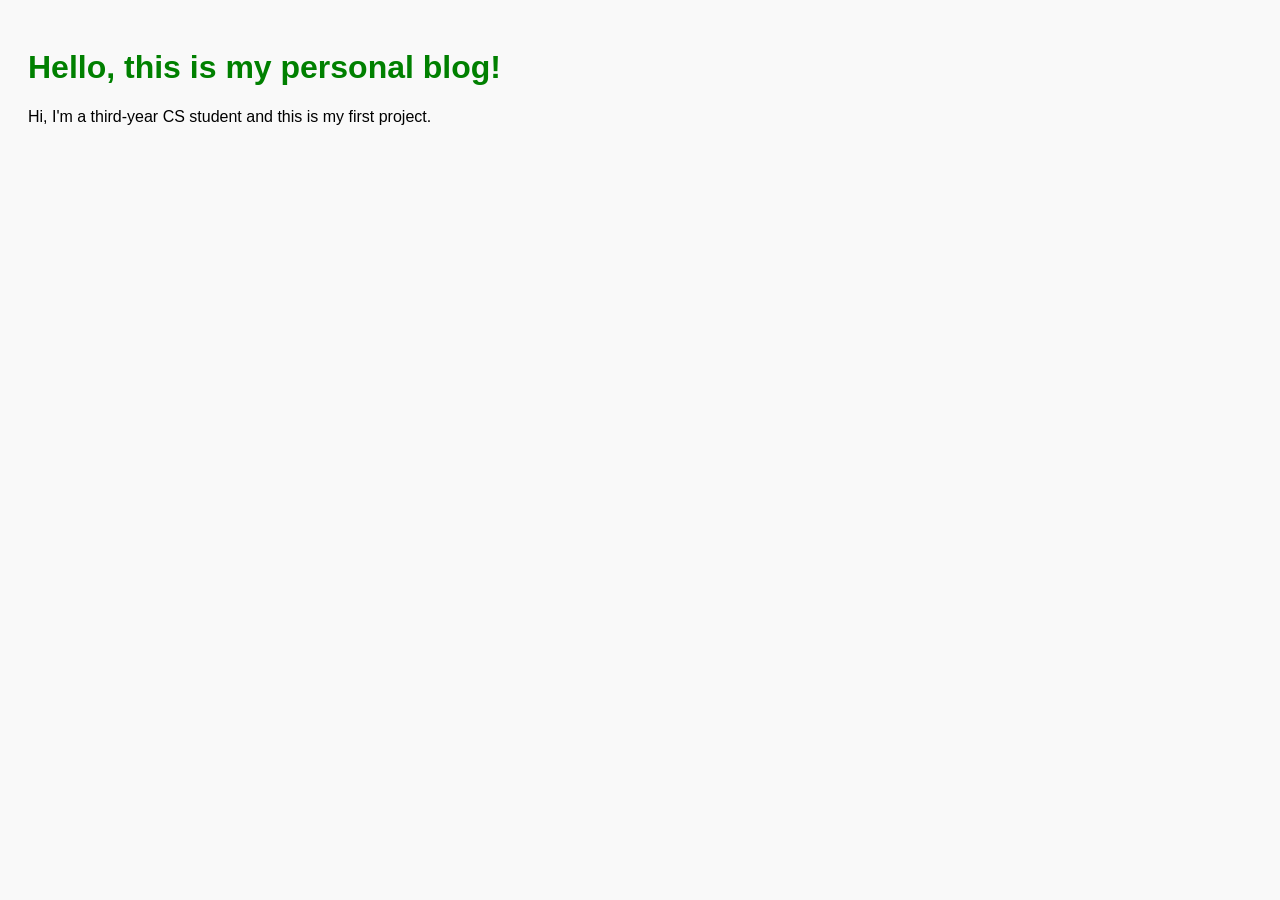
==== index.html @ 8798f93e "Initial commit: Create index.html with start text" ====
<!DOCTYPE html>
<html>
<head>
  <meta charset="UTF-8">
  <title>My Personal Blog</title>
  <style>
    body { font-family: Arial; background: #f9f9f9; padding: 20px; }
    h1 { color: green; }
  </style>
</head>
<body>
  <h1>Hello, this is my personal blog!</h1>
  <p>Hi, I'm a third-year CS student and this is my first project.</p>
</body>
</html>
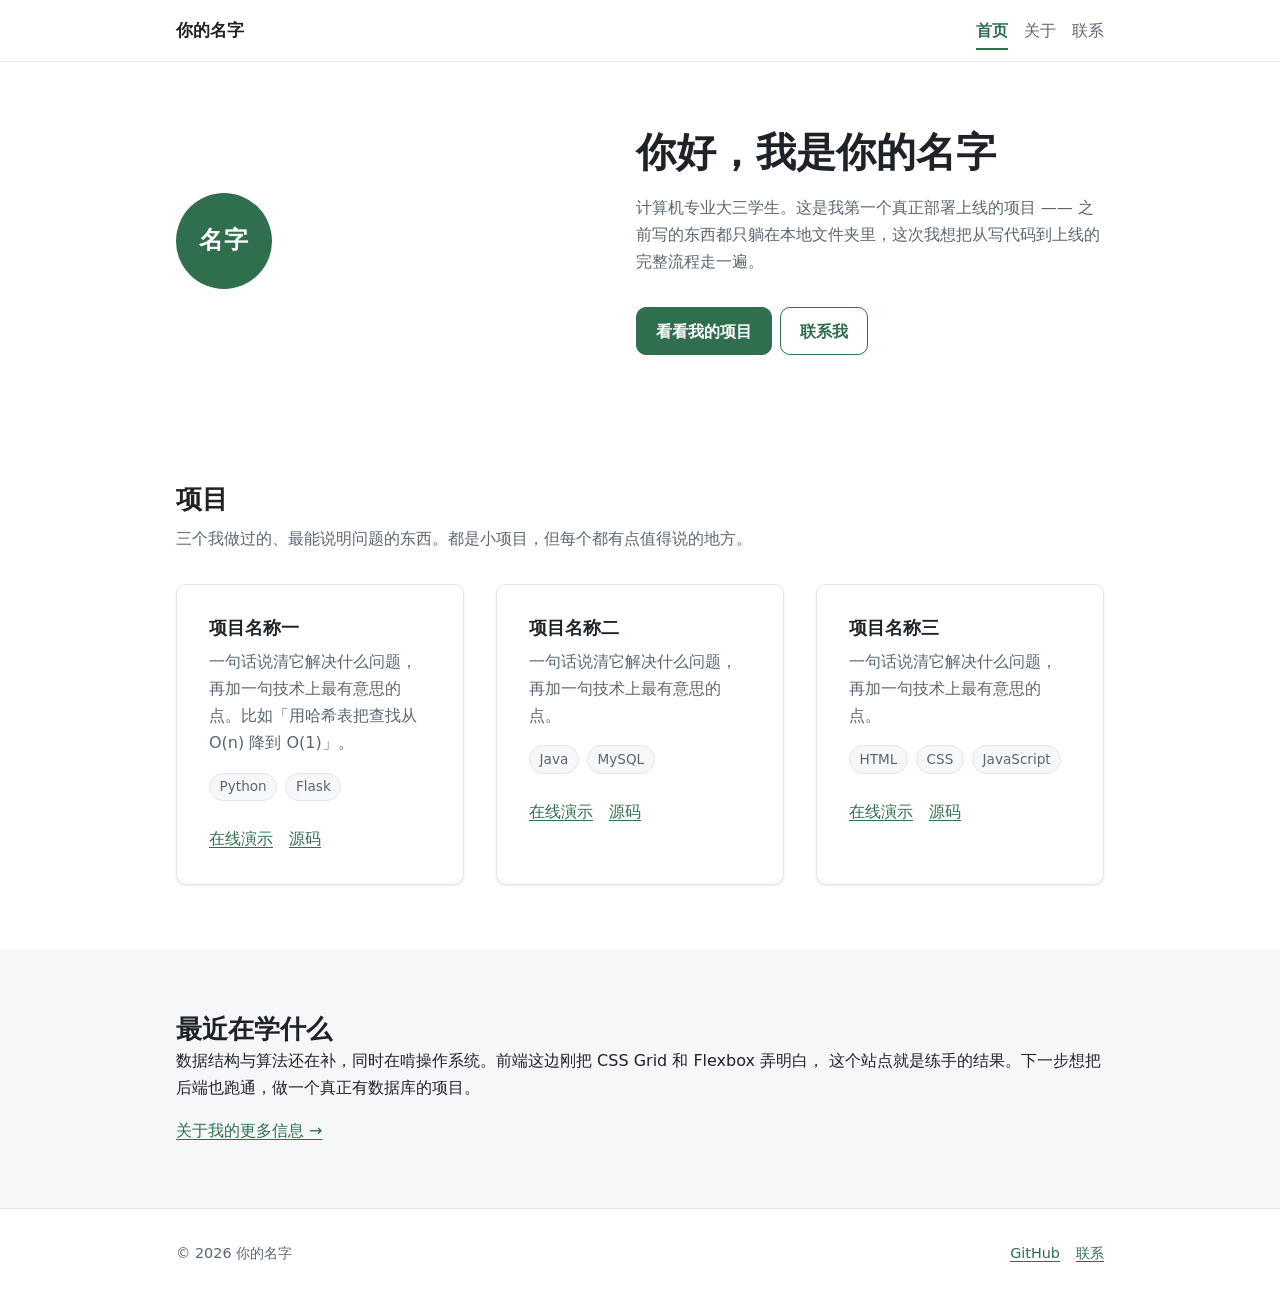
==== commit db7c6207: "Build personal portfolio site: three pages, shared stylesheet, minimal JS Replace the placeholder in" ====
--- a/index.html
+++ b/index.html
@@ -1,15 +1,132 @@
 <!DOCTYPE html>
-<html>
+<html lang="zh-CN">
 <head>
   <meta charset="UTF-8">
-  <title>My Personal Blog</title>
-  <style>
-    body { font-family: Arial; background: #f9f9f9; padding: 20px; }
-    h1 { color: green; }
-  </style>
+  <meta name="viewport" content="width=device-width, initial-scale=1">
+  <title>你的名字 — 计算机专业学生</title>
+  <meta name="description" content="计算机专业大三学生的个人主页，展示课程项目与练手作品。">
+  <link rel="icon" href="favicon.svg">
+  <link rel="stylesheet" href="styles/main.css">
+  <script defer src="js/main.js"></script>
 </head>
 <body>
-  <h1>Hello, this is my personal blog!</h1>
-  <p>Hi, I'm a third-year CS student and this is my first project.</p>
+  <a class="skip-link" href="#main">跳到主要内容</a>
+
+  <!-- NAV: 三页保持一致 -->
+  <header class="site-header">
+    <div class="container header-inner">
+      <a class="brand" href="index.html">你的名字</a>
+
+      <button class="nav-toggle" type="button" aria-expanded="false" aria-controls="site-nav">
+        <span class="visually-hidden">切换导航菜单</span>
+        <span class="nav-toggle-bar" aria-hidden="true"></span>
+        <span class="nav-toggle-bar" aria-hidden="true"></span>
+        <span class="nav-toggle-bar" aria-hidden="true"></span>
+      </button>
+
+      <nav class="nav" id="site-nav" aria-label="主导航">
+        <ul class="nav-list">
+          <li><a href="index.html" aria-current="page">首页</a></li>
+          <li><a href="about.html">关于</a></li>
+          <li><a href="contact.html">联系</a></li>
+        </ul>
+      </nav>
+    </div>
+  </header>
+
+  <main id="main">
+    <section class="hero">
+      <div class="container hero-inner">
+        <div class="hero-text">
+          <h1>你好，我是<b>你的名字</b></h1>
+          <p class="hero-lead">
+            计算机专业大三学生。这是我第一个真正部署上线的项目 ——
+            之前写的东西都只躺在本地文件夹里，这次我想把从写代码到上线的完整流程走一遍。
+          </p>
+          <div class="btn-row">
+            <a class="btn" href="#projects">看看我的项目</a>
+            <a class="btn btn-ghost" href="contact.html">联系我</a>
+          </div>
+        </div>
+        <!-- 用首字母代替照片，这样第一版不需要任何图片文件。以后换成 <img> 即可。 -->
+        <div class="avatar" aria-hidden="true">名字</div>
+      </div>
+    </section>
+
+    <section class="section" id="projects">
+      <div class="container">
+        <h2>项目</h2>
+        <p class="section-lead">三个我做过的、最能说明问题的东西。都是小项目，但每个都有点值得说的地方。</p>
+
+        <div class="project-grid">
+          <!-- TODO: 换成你真实的项目 -->
+          <article class="project-card">
+            <h3>项目名称一</h3>
+            <p>一句话说清它解决什么问题，再加一句技术上最有意思的点。比如「用哈希表把查找从 O(n) 降到 O(1)」。</p>
+            <ul class="tag-list">
+              <li class="tag">Python</li>
+              <li class="tag">Flask</li>
+            </ul>
+            <p class="card-links">
+              <!-- TODO: 真实演示地址 -->
+              <a href="#">在线演示</a>
+              <!-- TODO: 真实仓库地址 -->
+              <a href="#">源码</a>
+            </p>
+          </article>
+
+          <article class="project-card">
+            <h3>项目名称二</h3>
+            <p>一句话说清它解决什么问题，再加一句技术上最有意思的点。</p>
+            <ul class="tag-list">
+              <li class="tag">Java</li>
+              <li class="tag">MySQL</li>
+            </ul>
+            <p class="card-links">
+              <a href="#">在线演示</a>
+              <a href="#">源码</a>
+            </p>
+          </article>
+
+          <article class="project-card">
+            <h3>项目名称三</h3>
+            <p>一句话说清它解决什么问题，再加一句技术上最有意思的点。</p>
+            <ul class="tag-list">
+              <li class="tag">HTML</li>
+              <li class="tag">CSS</li>
+              <li class="tag">JavaScript</li>
+            </ul>
+            <p class="card-links">
+              <a href="#">在线演示</a>
+              <a href="#">源码</a>
+            </p>
+          </article>
+        </div>
+      </div>
+    </section>
+
+    <section class="section section-surface">
+      <div class="container">
+        <h2>最近在学什么</h2>
+        <p>
+          <!-- TODO: 换成你真实的近况 -->
+          数据结构与算法还在补，同时在啃操作系统。前端这边刚把 CSS Grid 和 Flexbox 弄明白，
+          这个站点就是练手的结果。下一步想把后端也跑通，做一个真正有数据库的项目。
+        </p>
+        <p><a href="about.html">关于我的更多信息 →</a></p>
+      </div>
+    </section>
+  </main>
+
+  <!-- FOOTER: 三页保持一致 -->
+  <footer class="site-footer">
+    <div class="container footer-inner">
+      <p>© <span id="year">2026</span> 你的名字</p>
+      <ul class="footer-links">
+        <li><a href="https://github.com/xchs-666">GitHub</a></li>
+        <li><a href="contact.html">联系</a></li>
+      </ul>
+    </div>
+  </footer>
 </body>
-</html>+</html>
--- a/styles/main.css
+++ b/styles/main.css
@@ -0,0 +1,441 @@
+/* ==========================================================================
+   1. Reset & base
+   ========================================================================== */
+
+*,
+*::before,
+*::after {
+  box-sizing: border-box;
+}
+
+html {
+  -webkit-text-size-adjust: 100%;
+}
+
+body,
+h1, h2, h3, p, ul, figure {
+  margin: 0;
+}
+
+ul {
+  padding: 0;
+  list-style: none;
+}
+
+img {
+  max-width: 100%;
+  display: block;
+}
+
+
+/* ==========================================================================
+   2. Design tokens
+   所有颜色、间距、字号都从这里取。改一处，全站跟着变。
+   ========================================================================== */
+
+:root {
+  /* 颜色 */
+  --color-bg:      #ffffff;
+  --color-surface: #f6f7f9;
+  --color-text:    #1f2328;
+  --color-muted:   #5c6570;
+  --color-accent:  #2f6f4e;
+  --color-border:  #e3e6ea;
+
+  /* 字体 */
+  --font-body: system-ui, -apple-system, "Segoe UI", Roboto,
+               "Microsoft YaHei", Arial, sans-serif;
+
+  /* 间距（尺码名比数字好读） */
+  --space-sm: 0.5rem;
+  --space-md: 1rem;
+  --space-lg: 2rem;
+  --space-xl: 4rem;
+
+  /* 形状 */
+  --max-width: 960px;
+  --radius: 10px;
+  --shadow: 0 1px 3px rgb(0 0 0 / 8%);
+}
+
+
+/* ==========================================================================
+   3. Base elements
+   ========================================================================== */
+
+body {
+  font-family: var(--font-body);
+  font-size: 1rem;
+  line-height: 1.7;
+  color: var(--color-text);
+  background: var(--color-bg);
+}
+
+h1, h2, h3 {
+  line-height: 1.3;
+  font-weight: 650;
+}
+
+h1 { font-size: 1.75rem; }
+h2 { font-size: 1.4rem; }
+h3 { font-size: 1.1rem; }
+
+p + p {
+  margin-top: var(--space-md);
+}
+
+a {
+  color: var(--color-accent);
+  text-decoration-thickness: 1px;
+  text-underline-offset: 3px;
+}
+
+a:hover {
+  text-decoration-thickness: 2px;
+}
+
+/* 键盘聚焦时给个明确的视觉反馈 */
+:focus-visible {
+  outline: 3px solid var(--color-accent);
+  outline-offset: 2px;
+  border-radius: 3px;
+}
+
+
+/* ==========================================================================
+   4. Layout
+   ========================================================================== */
+
+.container {
+  max-width: var(--max-width);
+  margin: 0 auto;
+  padding: 0 var(--space-md);
+}
+
+.section {
+  padding: var(--space-xl) 0;
+}
+
+.section-surface {
+  background: var(--color-surface);
+}
+
+.section-lead {
+  color: var(--color-muted);
+  margin-top: var(--space-sm);
+  margin-bottom: var(--space-lg);
+}
+
+/* 一行代码搞定响应式列数：手机 1 列、平板 2 列、桌面 3 列，不用写媒体查询 */
+.project-grid {
+  display: grid;
+  grid-template-columns: repeat(auto-fit, minmax(260px, 1fr));
+  gap: var(--space-lg);
+}
+
+
+/* ==========================================================================
+   5. Components
+   ========================================================================== */
+
+/* --- 跳转链接：平时藏起来，Tab 聚焦时出现 --- */
+.skip-link {
+  position: absolute;
+  left: -9999px;
+  top: 0;
+  z-index: 10;
+  padding: var(--space-sm) var(--space-md);
+  background: var(--color-accent);
+  color: #fff;
+  text-decoration: none;
+}
+
+.skip-link:focus {
+  left: 0;
+}
+
+/* --- 页头 --- */
+.site-header {
+  border-bottom: 1px solid var(--color-border);
+  background: var(--color-bg);
+}
+
+.header-inner {
+  display: flex;
+  align-items: center;
+  justify-content: space-between;
+  flex-wrap: wrap;
+  gap: var(--space-sm);
+  padding-top: var(--space-md);
+  padding-bottom: var(--space-md);
+}
+
+.brand {
+  font-weight: 650;
+  font-size: 1.05rem;
+  color: var(--color-text);
+  text-decoration: none;
+}
+
+/* --- 导航 --- */
+.nav-list {
+  display: flex;
+  gap: var(--space-md);
+}
+
+.nav-list a {
+  color: var(--color-muted);
+  text-decoration: none;
+  padding: var(--space-sm) 0;
+}
+
+.nav-list a:hover {
+  color: var(--color-text);
+}
+
+/* 当前页高亮：靠 HTML 里的 aria-current，不需要 JS */
+.nav-list a[aria-current="page"] {
+  color: var(--color-accent);
+  font-weight: 650;
+  border-bottom: 2px solid var(--color-accent);
+}
+
+/* --- 汉堡按钮：手机上显示，桌面隐藏 --- */
+.nav-toggle {
+  display: inline-flex;
+  flex-direction: column;
+  justify-content: center;
+  gap: 5px;
+  width: 44px;
+  height: 44px;
+  padding: 0 10px;
+  background: none;
+  border: 1px solid var(--color-border);
+  border-radius: var(--radius);
+  cursor: pointer;
+}
+
+.nav-toggle-bar {
+  display: block;
+  height: 2px;
+  background: var(--color-text);
+  border-radius: 2px;
+}
+
+/* --- Hero --- */
+.hero {
+  padding: var(--space-xl) 0;
+}
+
+.hero-inner {
+  display: flex;
+  flex-direction: column;
+  gap: var(--space-lg);
+  align-items: flex-start;
+}
+
+.hero-lead {
+  margin-top: var(--space-md);
+  color: var(--color-muted);
+  max-width: 46ch;
+}
+
+/* 用首字母占位，避免第一版依赖图片文件 */
+.avatar {
+  display: grid;
+  place-items: center;
+  width: 96px;
+  height: 96px;
+  flex-shrink: 0;
+  border-radius: 50%;
+  background: var(--color-accent);
+  color: #fff;
+  font-weight: 650;
+  font-size: 1.5rem;
+  letter-spacing: 1px;
+}
+
+/* --- 按钮 --- */
+.btn-row {
+  display: flex;
+  flex-wrap: wrap;
+  gap: var(--space-sm);
+  margin-top: var(--space-lg);
+}
+
+.btn {
+  display: inline-block;
+  padding: 0.6rem 1.2rem;
+  border: 1px solid var(--color-accent);
+  border-radius: var(--radius);
+  background: var(--color-accent);
+  color: #fff;
+  text-decoration: none;
+  font-weight: 600;
+}
+
+.btn:hover {
+  opacity: 0.88;
+}
+
+.btn-ghost {
+  background: transparent;
+  color: var(--color-accent);
+}
+
+.btn-ghost:hover {
+  background: var(--color-surface);
+  opacity: 1;
+}
+
+/* --- 项目卡片 --- */
+.project-card {
+  display: flex;
+  flex-direction: column;
+  padding: var(--space-lg);
+  border: 1px solid var(--color-border);
+  border-radius: var(--radius);
+  background: var(--color-bg);
+  box-shadow: var(--shadow);
+}
+
+.project-card p {
+  margin-top: var(--space-sm);
+  color: var(--color-muted);
+}
+
+.tag-list {
+  display: flex;
+  flex-wrap: wrap;
+  gap: var(--space-sm);
+  margin-top: var(--space-md);
+}
+
+.tag {
+  padding: 0.15rem 0.6rem;
+  border-radius: 999px;
+  background: var(--color-surface);
+  border: 1px solid var(--color-border);
+  color: var(--color-muted);
+  font-size: 0.85rem;
+  line-height: 1.6;
+}
+
+.card-links {
+  display: flex;
+  gap: var(--space-md);
+  /* margin-top:auto 把链接压到卡片底部，卡片高度不齐时也能对齐 */
+  margin-top: auto;
+  padding-top: var(--space-md);
+}
+
+/* --- 联系列表 --- */
+.contact-list {
+  display: grid;
+  gap: var(--space-md);
+  margin-top: var(--space-lg);
+}
+
+.contact-list a {
+  font-weight: 600;
+}
+
+/* --- 页脚 --- */
+.site-footer {
+  border-top: 1px solid var(--color-border);
+  padding: var(--space-lg) 0;
+  color: var(--color-muted);
+  font-size: 0.9rem;
+}
+
+.footer-inner {
+  display: flex;
+  flex-wrap: wrap;
+  gap: var(--space-sm) var(--space-md);
+  align-items: center;
+  justify-content: space-between;
+}
+
+.footer-links {
+  display: flex;
+  gap: var(--space-md);
+}
+
+
+/* ==========================================================================
+   6. Utilities
+   只有两个。工具类一旦多过组件类，你就是在手搓一个更差的 Tailwind。
+   ========================================================================== */
+
+.visually-hidden {
+  position: absolute;
+  width: 1px;
+  height: 1px;
+  padding: 0;
+  margin: -1px;
+  overflow: hidden;
+  clip-path: inset(50%);
+  white-space: nowrap;
+}
+
+.muted {
+  color: var(--color-muted);
+}
+
+
+/* ==========================================================================
+   7. Media queries
+   全部集中在文件末尾，断点散乱时一眼可见。
+   注意：媒体查询条件里不能用 var()，必须硬编码数字。
+   ========================================================================== */
+
+/* 640px：手机 / 桌面的分界。
+   以下（基础规则里）导航折叠、汉堡显示、hero 纵向堆叠；
+   以上恢复成横向。 */
+@media (min-width: 640px) {
+  h1 { font-size: 2.5rem; }
+  h2 { font-size: 1.6rem; }
+
+  .hero-inner {
+    flex-direction: row-reverse;
+    align-items: center;
+    justify-content: space-between;
+    gap: var(--space-xl);
+  }
+
+  .nav-toggle {
+    display: none;
+  }
+
+  /* 桌面端导航始终可见，覆盖掉 JS 切换的 is-open 状态 */
+  .nav {
+    display: block;
+  }
+}
+
+/* 640px 以下：导航默认收起，靠 .is-open 展开 */
+@media (max-width: 639px) {
+  .nav {
+    display: none;
+    width: 100%;
+  }
+
+  .nav.is-open {
+    display: block;
+  }
+
+  .nav-list {
+    flex-direction: column;
+    gap: 0;
+  }
+
+  .nav-list a {
+    display: block;
+    padding: var(--space-sm) 0;
+    border-bottom: 1px solid var(--color-border);
+  }
+
+  .nav-list a[aria-current="page"] {
+    border-bottom-color: var(--color-border);
+  }
+}
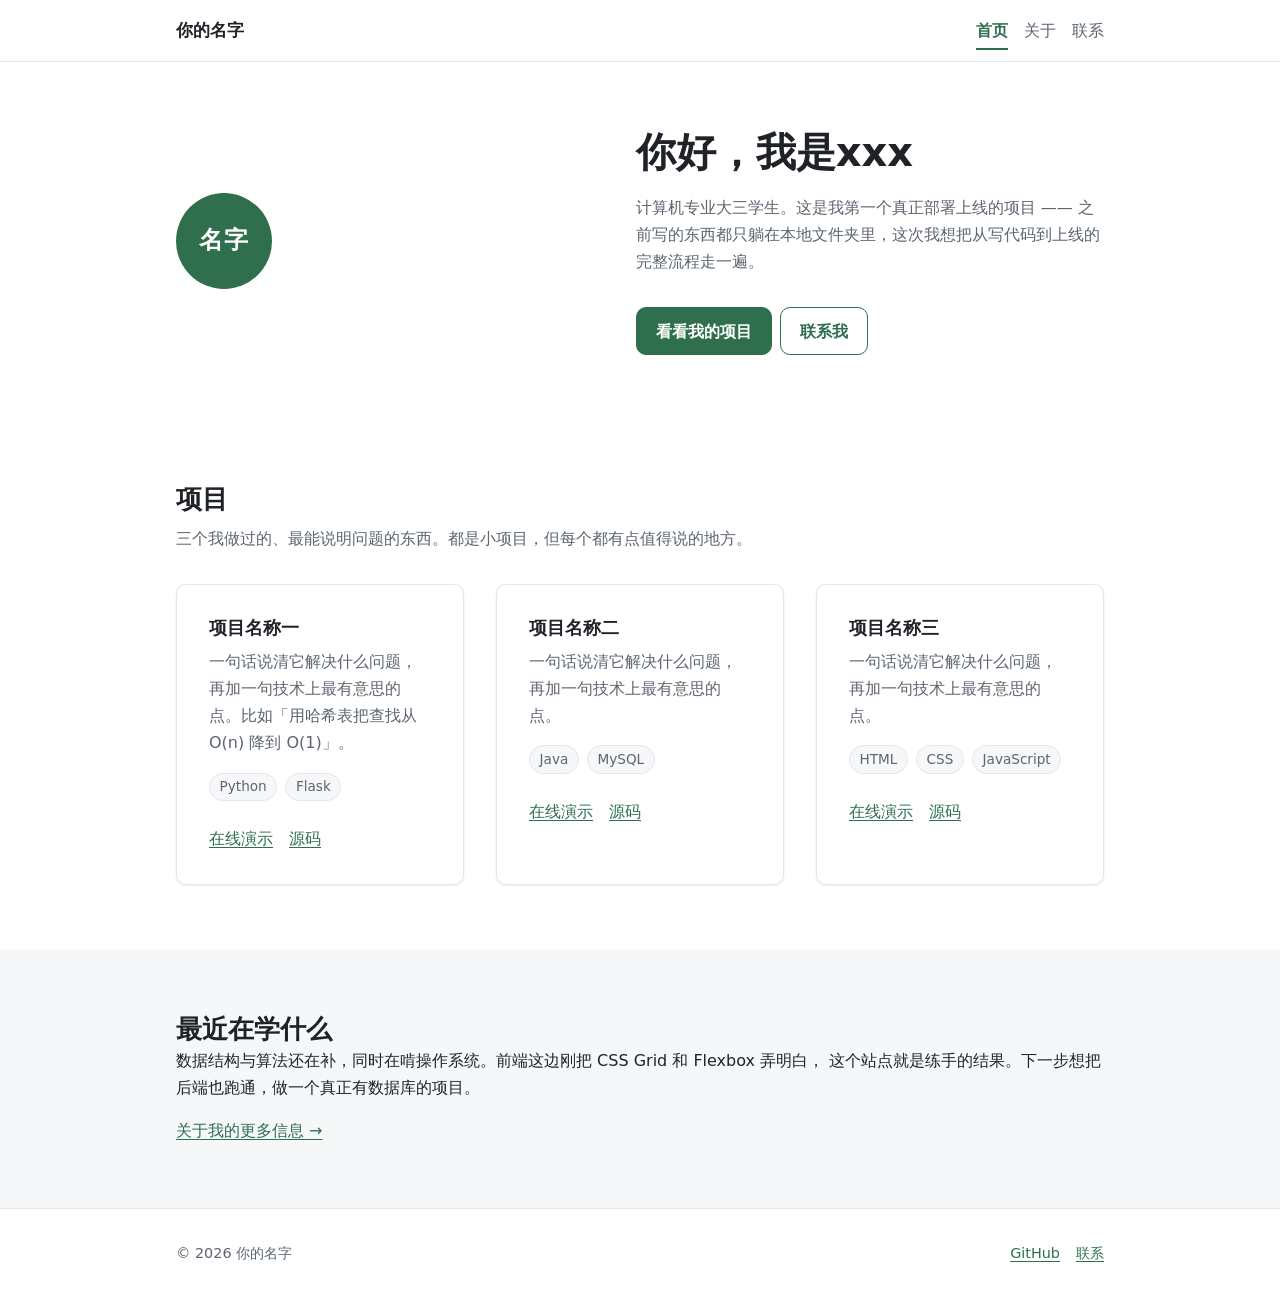
==== commit 16e83644: "小改动" ====
--- a/index.html
+++ b/index.html
@@ -38,7 +38,7 @@
     <section class="hero">
       <div class="container hero-inner">
         <div class="hero-text">
-          <h1>你好，我是<b>你的名字</b></h1>
+          <h1>你好，我是<b>xxx</b></h1>
           <p class="hero-lead">
             计算机专业大三学生。这是我第一个真正部署上线的项目 ——
             之前写的东西都只躺在本地文件夹里，这次我想把从写代码到上线的完整流程走一遍。
